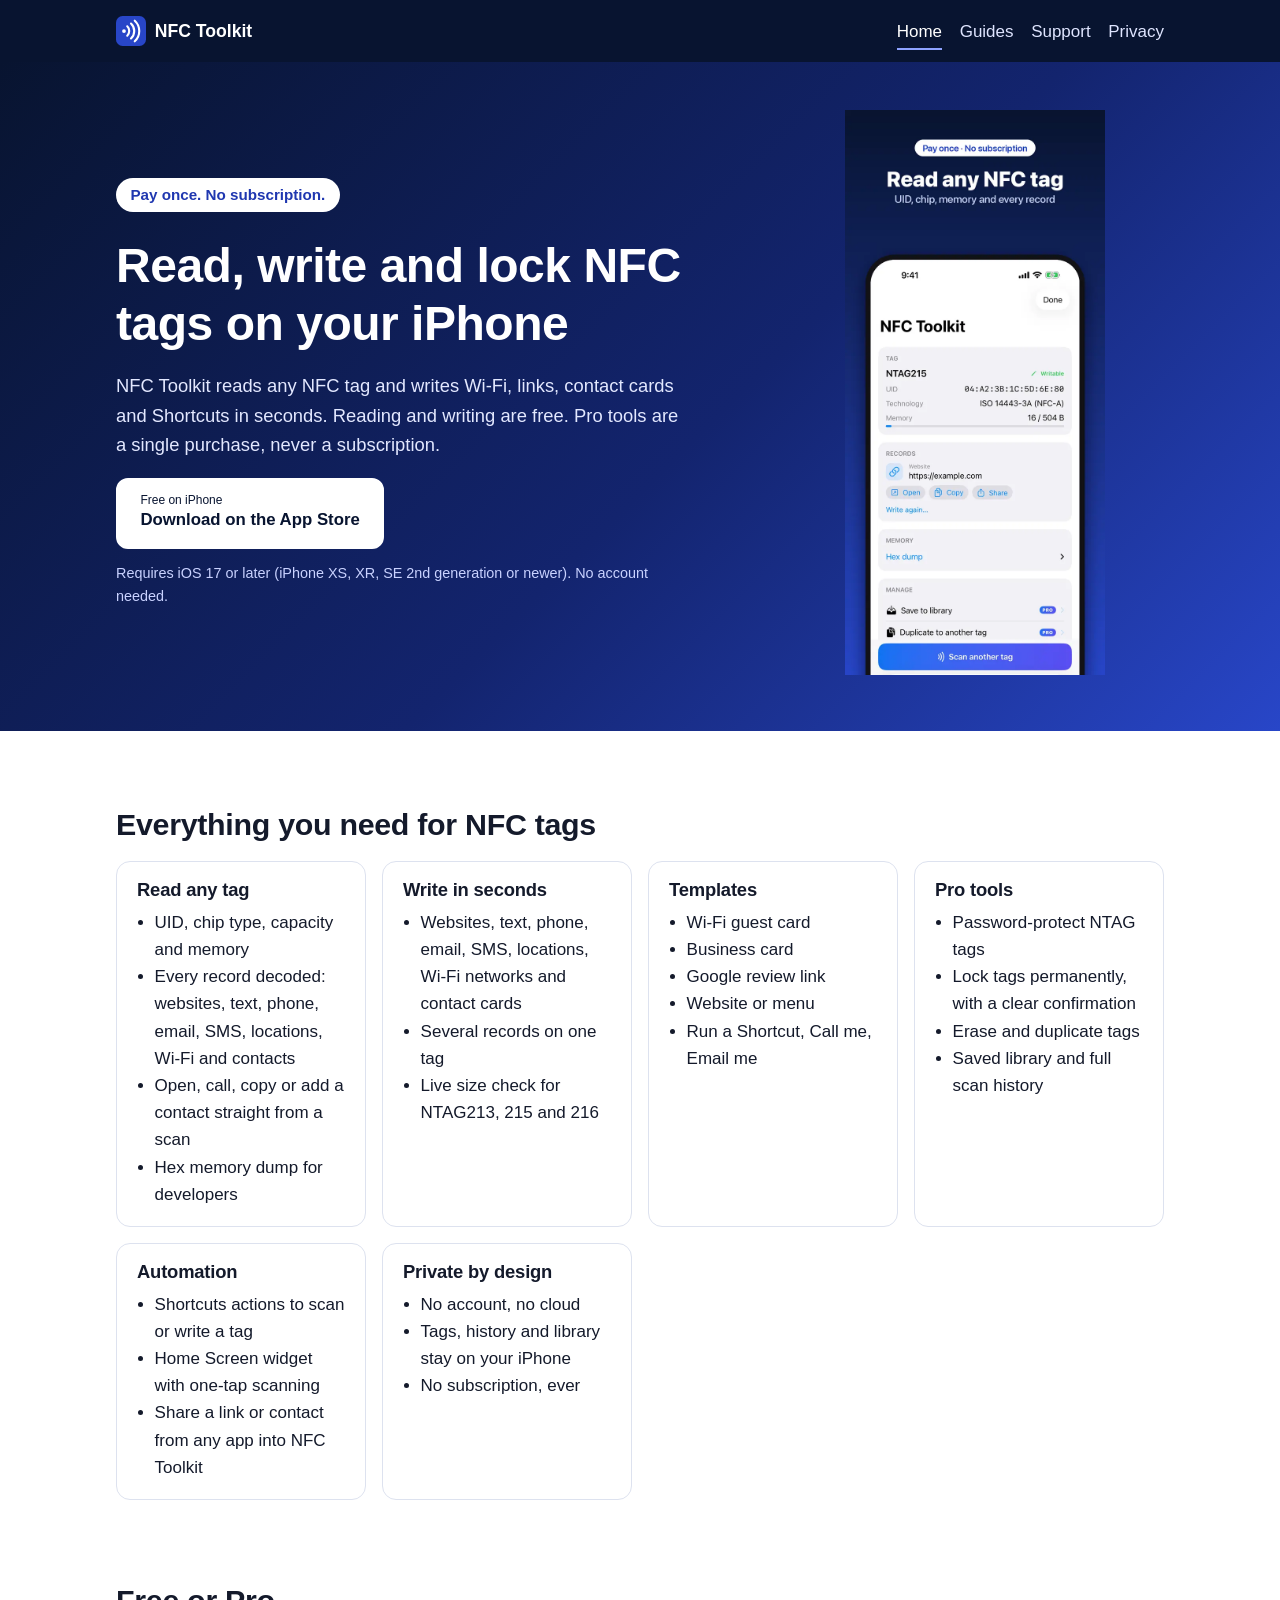
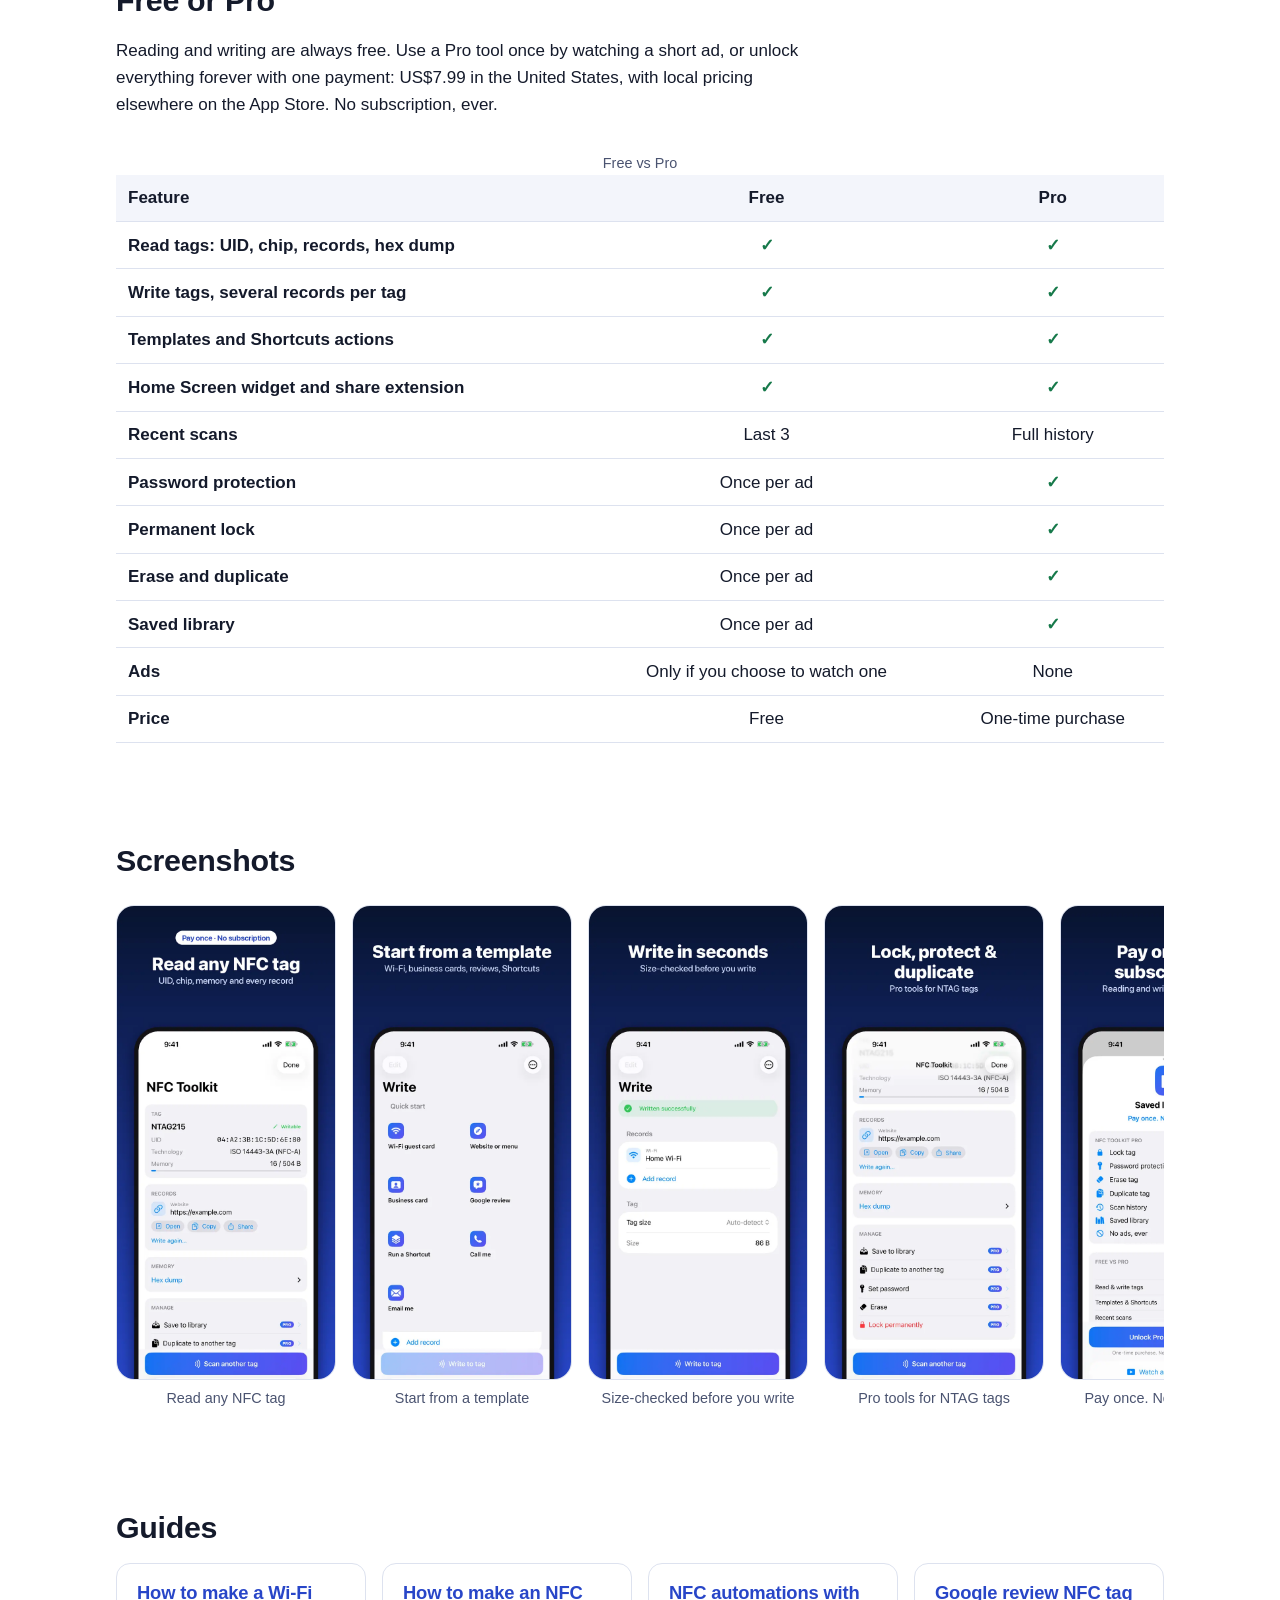
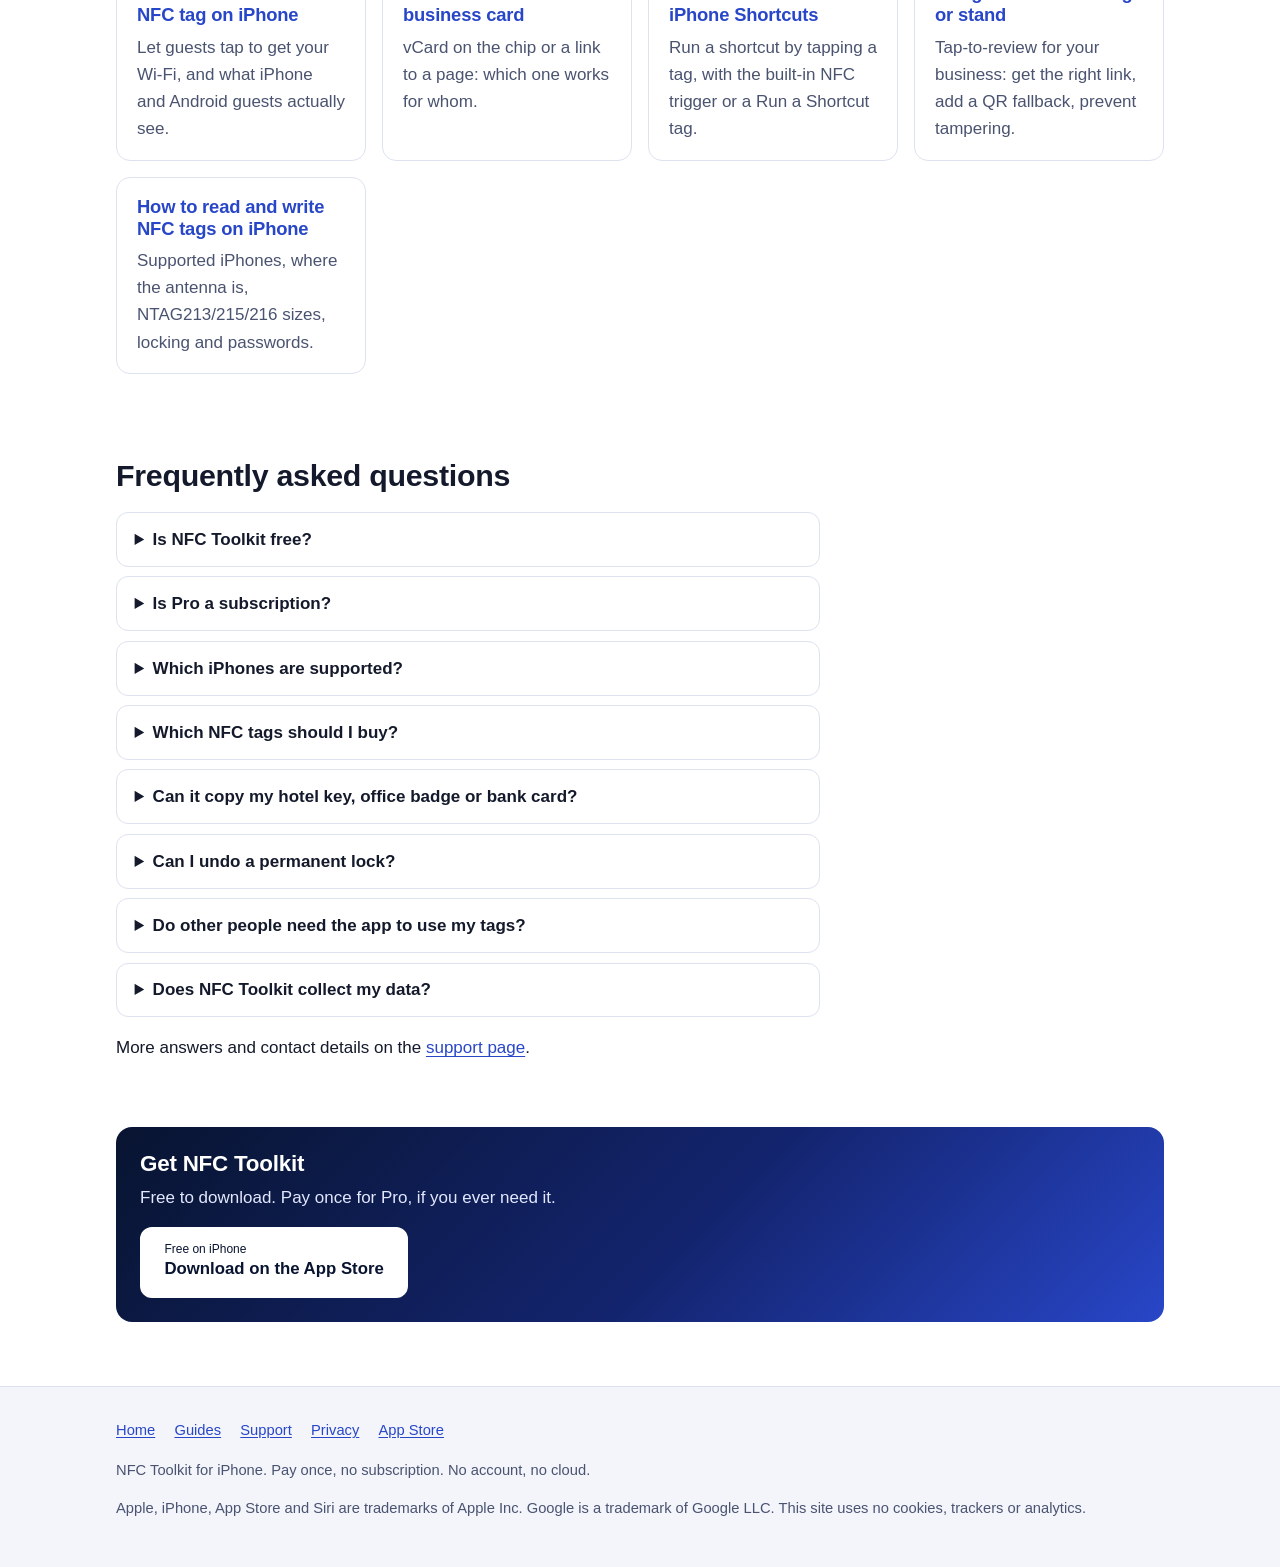
==== index.html @ 8cb5f3b6 "feat: NFC Toolkit website with SEO how-to guides Landing page, five NFC how-to guides, support and p" ====
<!doctype html>
<html lang="en">
<head>
<meta charset="utf-8">
<meta name="viewport" content="width=device-width, initial-scale=1">
<title>NFC Toolkit – Read, Write &amp; Lock NFC Tags on iPhone</title>
<meta name="description" content="Read, write, lock and password-protect NFC tags on your iPhone. Templates for Wi-Fi, business cards, Google reviews and Shortcuts. Pay once, no subscription.">
<link rel="canonical" href="https://ggfresard.github.io/nfc-toolkit-site/">
<meta name="apple-itunes-app" content="app-id=6818562159">
<meta name="theme-color" content="#081430">
<meta property="og:type" content="website">
<meta property="og:site_name" content="NFC Toolkit">
<meta property="og:title" content="NFC Toolkit – Read, Write &amp; Lock NFC Tags on iPhone">
<meta property="og:description" content="Read, write, lock and password-protect NFC tags on your iPhone. Templates for Wi-Fi, business cards, Google reviews and Shortcuts. Pay once, no subscription.">
<meta property="og:url" content="https://ggfresard.github.io/nfc-toolkit-site/">
<meta property="og:image" content="https://ggfresard.github.io/nfc-toolkit-site/assets/img/screen-01.jpg">
<meta property="og:image:width" content="660">
<meta property="og:image:height" content="1434">
<meta property="og:image:alt" content="NFC Toolkit on iPhone showing a scanned NTAG215 tag">
<meta name="twitter:card" content="summary">
<meta name="twitter:title" content="NFC Toolkit – Read, Write &amp; Lock NFC Tags on iPhone">
<meta name="twitter:description" content="Read, write, lock and password-protect NFC tags on your iPhone. Templates for Wi-Fi, business cards, Google reviews and Shortcuts. Pay once, no subscription.">
<meta name="twitter:image" content="https://ggfresard.github.io/nfc-toolkit-site/assets/img/screen-01.jpg">
<link rel="icon" href="assets/icon.svg" type="image/svg+xml">
<link rel="stylesheet" href="assets/style.css">
<script type="application/ld+json">
{
 "@context": "https://schema.org",
 "@graph": [
  {
   "@type": "MobileApplication",
   "name": "NFC Toolkit",
   "operatingSystem": "iOS",
   "applicationCategory": "UtilitiesApplication",
   "description": "Read, write, lock, password-protect, erase and duplicate NFC tags on iPhone. Pay once, no subscription.",
   "url": "https://ggfresard.github.io/nfc-toolkit-site/",
   "installUrl": "https://apps.apple.com/app/id6818562159",
   "downloadUrl": "https://apps.apple.com/app/id6818562159",
   "image": "https://ggfresard.github.io/nfc-toolkit-site/assets/img/screen-01.jpg",
   "screenshot": [
    "https://ggfresard.github.io/nfc-toolkit-site/assets/img/screen-01.jpg",
    "https://ggfresard.github.io/nfc-toolkit-site/assets/img/screen-02.jpg",
    "https://ggfresard.github.io/nfc-toolkit-site/assets/img/screen-03.jpg",
    "https://ggfresard.github.io/nfc-toolkit-site/assets/img/screen-04.jpg",
    "https://ggfresard.github.io/nfc-toolkit-site/assets/img/screen-05.jpg"
   ],
   "offers": {
    "@type": "Offer",
    "price": "0",
    "priceCurrency": "USD"
   }
  },
  {
   "@type": "WebSite",
   "name": "NFC Toolkit",
   "url": "https://ggfresard.github.io/nfc-toolkit-site/",
   "inLanguage": "en"
  },
  {
   "@type": "FAQPage",
   "mainEntity": [
    {
     "@type": "Question",
     "name": "Is NFC Toolkit free?",
     "acceptedAnswer": {
      "@type": "Answer",
      "text": "Yes. Reading tags, writing tags and all templates are free. For Pro tools (password protection, permanent lock, erase, duplicate, saved library and full history) you can watch a short ad to use one once, or unlock everything with a single purchase."
     }
    },
    {
     "@type": "Question",
     "name": "Is Pro a subscription?",
     "acceptedAnswer": {
      "@type": "Answer",
      "text": "No. Pro is a one-time purchase (US$7.99 in the United States; the App Store shows your local price). It unlocks every Pro tool forever and removes ads. If you reinstall or change iPhone, use Restore purchases in the app."
     }
    },
    {
     "@type": "Question",
     "name": "Which iPhones are supported?",
     "acceptedAnswer": {
      "@type": "Answer",
      "text": "NFC Toolkit needs iOS 17 or later, which means iPhone XS, iPhone XR, iPhone SE (2nd generation) or any newer iPhone. Check the compatibility section on the App Store page for the current requirement. iPads don't have an NFC tag reader."
     }
    },
    {
     "@type": "Question",
     "name": "Which NFC tags should I buy?",
     "acceptedAnswer": {
      "@type": "Answer",
      "text": "NTAG213, NTAG215 or NTAG216 stickers, cards or key fobs. They work well with iPhone, and NFC Toolkit's size check, password protection and lock tools are built for them. Avoid MIFARE Classic tags: iPhones can't read or write them."
     }
    },
    {
     "@type": "Question",
     "name": "Can it copy my hotel key, office badge or bank card?",
     "acceptedAnswer": {
      "@type": "Answer",
      "text": "No. Duplicate copies the data (NDEF records) from one tag onto another writable tag. It doesn't clone a tag's UID, and it can't copy secured access cards or payment cards."
     }
    },
    {
     "@type": "Question",
     "name": "Can I undo a permanent lock?",
     "acceptedAnswer": {
      "@type": "Answer",
      "text": "No. Locking makes a tag read-only forever; no app can unlock it. NFC Toolkit asks you to type LOCK to confirm. If you might want to change the tag later, use password protection instead."
     }
    },
    {
     "@type": "Question",
     "name": "Do other people need the app to use my tags?",
     "acceptedAnswer": {
      "@type": "Answer",
      "text": "It depends on what you write. Website links, phone numbers, email and SMS open with the built-in NFC reader on iPhone XS and later and on most Android phones. iPhones don't act on Wi-Fi or contact records on their own; they need an NFC app."
     }
    },
    {
     "@type": "Question",
     "name": "Does NFC Toolkit collect my data?",
     "acceptedAnswer": {
      "@type": "Answer",
      "text": "Your tags, scan history and library stay on your iPhone. There is no account and no cloud. The free version's optional ads come from Google AdMob, which may collect device identifiers. See the privacy policy."
     }
    }
   ]
  }
 ]
}
</script>
</head>
<body>
<a class="skip" href="#main">Skip to content</a>
<header class="site-header">
<div class="wrap">
<a class="brand" href="./"><svg viewBox="0 0 64 64" aria-hidden="true" focusable="false"><rect width="64" height="64" rx="14" fill="#2846C8"/><g fill="none" stroke="#fff" stroke-width="4.5" stroke-linecap="round"><path d="M24 22a14 14 0 0 1 0 20"/><path d="M32 16a22 22 0 0 1 0 32"/><path d="M40 10a30 30 0 0 1 0 44"/></g><circle cx="17" cy="32" r="4" fill="#fff"/></svg><span>NFC Toolkit</span></a>
<nav class="site-nav" aria-label="Main"><ul><li><a href="./" aria-current="page">Home</a></li><li><a href="./#guides">Guides</a></li><li><a href="support.html">Support</a></li><li><a href="privacy.html">Privacy</a></li></ul></nav>
</div>
</header>
<main id="main">
<section class="hero">
<div class="wrap">
<div>
<p class="pill">Pay once. No subscription.</p>
<h1>Read, write and lock NFC tags on your iPhone</h1>
<p>NFC Toolkit reads any NFC tag and writes Wi-Fi, links, contact cards and Shortcuts in seconds. Reading and writing are free. Pro tools are a single purchase, never a subscription.</p>
<a class="btn" href="https://apps.apple.com/app/id6818562159"><span><small>Free on iPhone</small>Download on the App Store</span></a>
<p class="note">Requires iOS 17 or later (iPhone XS, XR, SE 2nd generation or newer). No account needed.</p>
</div>
<div class="shot"><picture><source srcset="assets/img/screen-01.webp" type="image/webp"><img src="assets/img/screen-01.jpg" width="660" height="1434" alt="Scan result showing an NTAG215 tag with its UID, memory use, a website record and Open, Copy and Share buttons" fetchpriority="high" decoding="async"></picture></div>
</div>
</section>
<div class="wrap">
<section aria-labelledby="features"><h2 id="features">Everything you need for NFC tags</h2>
<div class="grid"><div class="card"><h3>Read any tag</h3><ul><li>UID, chip type, capacity and memory</li><li>Every record decoded: websites, text, phone, email, SMS, locations, Wi-Fi and contacts</li><li>Open, call, copy or add a contact straight from a scan</li><li>Hex memory dump for developers</li></ul></div><div class="card"><h3>Write in seconds</h3><ul><li>Websites, text, phone, email, SMS, locations, Wi-Fi networks and contact cards</li><li>Several records on one tag</li><li>Live size check for NTAG213, 215 and 216</li></ul></div><div class="card"><h3>Templates</h3><ul><li>Wi-Fi guest card</li><li>Business card</li><li>Google review link</li><li>Website or menu</li><li>Run a Shortcut, Call me, Email me</li></ul></div><div class="card"><h3>Pro tools</h3><ul><li>Password-protect NTAG tags</li><li>Lock tags permanently, with a clear confirmation</li><li>Erase and duplicate tags</li><li>Saved library and full scan history</li></ul></div><div class="card"><h3>Automation</h3><ul><li>Shortcuts actions to scan or write a tag</li><li>Home Screen widget with one-tap scanning</li><li>Share a link or contact from any app into NFC Toolkit</li></ul></div><div class="card"><h3>Private by design</h3><ul><li>No account, no cloud</li><li>Tags, history and library stay on your iPhone</li><li>No subscription, ever</li></ul></div></div></section>
<section aria-labelledby="pricing"><h2 id="pricing">Free or Pro</h2>
<p class="prose">Reading and writing are always free. Use a Pro tool once by watching a short ad, or unlock everything forever with one payment: US$7.99 in the United States, with local pricing elsewhere on the App Store. No subscription, ever.</p>
<div class="table-wrap"><table><caption class="meta">Free vs Pro</caption><thead><tr><th scope="col">Feature</th><th scope="col" class="c">Free</th><th scope="col" class="c">Pro</th></tr></thead><tbody><tr><th scope="row">Read tags: UID, chip, records, hex dump</th><td class="c"><span class="yes" aria-label="Included">✓</span></td><td class="c"><span class="yes" aria-label="Included">✓</span></td></tr><tr><th scope="row">Write tags, several records per tag</th><td class="c"><span class="yes" aria-label="Included">✓</span></td><td class="c"><span class="yes" aria-label="Included">✓</span></td></tr><tr><th scope="row">Templates and Shortcuts actions</th><td class="c"><span class="yes" aria-label="Included">✓</span></td><td class="c"><span class="yes" aria-label="Included">✓</span></td></tr><tr><th scope="row">Home Screen widget and share extension</th><td class="c"><span class="yes" aria-label="Included">✓</span></td><td class="c"><span class="yes" aria-label="Included">✓</span></td></tr><tr><th scope="row">Recent scans</th><td class="c">Last 3</td><td class="c">Full history</td></tr><tr><th scope="row">Password protection</th><td class="c">Once per ad</td><td class="c"><span class="yes" aria-label="Included">✓</span></td></tr><tr><th scope="row">Permanent lock</th><td class="c">Once per ad</td><td class="c"><span class="yes" aria-label="Included">✓</span></td></tr><tr><th scope="row">Erase and duplicate</th><td class="c">Once per ad</td><td class="c"><span class="yes" aria-label="Included">✓</span></td></tr><tr><th scope="row">Saved library</th><td class="c">Once per ad</td><td class="c"><span class="yes" aria-label="Included">✓</span></td></tr><tr><th scope="row">Ads</th><td class="c">Only if you choose to watch one</td><td class="c">None</td></tr><tr><th scope="row">Price</th><td class="c">Free</td><td class="c">One-time purchase</td></tr></tbody></table></div></section>
<section aria-labelledby="screens"><h2 id="screens">Screenshots</h2>
<div class="shots" tabindex="0" aria-label="App screenshots, scroll horizontally"><figure><picture><source srcset="assets/img/screen-01.webp" type="image/webp"><img src="assets/img/screen-01.jpg" width="660" height="1434" alt="Scan result showing an NTAG215 tag with its UID, memory use, a website record and Open, Copy and Share buttons" loading="lazy" decoding="async"></picture><figcaption>Read any NFC tag</figcaption></figure><figure><picture><source srcset="assets/img/screen-02.webp" type="image/webp"><img src="assets/img/screen-02.jpg" width="660" height="1434" alt="Write tab with templates: Wi-Fi guest card, Website or menu, Business card, Google review, Run a Shortcut, Call me and Email me" loading="lazy" decoding="async"></picture><figcaption>Start from a template</figcaption></figure><figure><picture><source srcset="assets/img/screen-03.webp" type="image/webp"><img src="assets/img/screen-03.jpg" width="660" height="1434" alt="Write tab after writing a Wi-Fi record, showing Written successfully and an 86-byte size" loading="lazy" decoding="async"></picture><figcaption>Size-checked before you write</figcaption></figure><figure><picture><source srcset="assets/img/screen-04.webp" type="image/webp"><img src="assets/img/screen-04.jpg" width="660" height="1434" alt="Manage section with Save to library, Duplicate, Set password, Erase and Lock permanently, each marked Pro" loading="lazy" decoding="async"></picture><figcaption>Pro tools for NTAG tags</figcaption></figure><figure><picture><source srcset="assets/img/screen-05.webp" type="image/webp"><img src="assets/img/screen-05.jpg" width="660" height="1434" alt="Pro page listing lock, password, erase, duplicate, history, library and no ads, with a one-time Unlock Pro button and an option to watch an ad to use once" loading="lazy" decoding="async"></picture><figcaption>Pay once. No subscription.</figcaption></figure></div></section>
<section aria-labelledby="guides"><h2 id="guides">Guides</h2>
<div class="grid"><a class="card" href="guides/wifi-nfc-tag.html"><h3>How to make a Wi-Fi NFC tag on iPhone</h3><p>Let guests tap to get your Wi-Fi, and what iPhone and Android guests actually see.</p></a><a class="card" href="guides/nfc-business-card.html"><h3>How to make an NFC business card</h3><p>vCard on the chip or a link to a page: which one works for whom.</p></a><a class="card" href="guides/iphone-shortcuts-nfc-automation.html"><h3>NFC automations with iPhone Shortcuts</h3><p>Run a shortcut by tapping a tag, with the built-in NFC trigger or a Run a Shortcut tag.</p></a><a class="card" href="guides/google-review-nfc-tag.html"><h3>Google review NFC tag or stand</h3><p>Tap-to-review for your business: get the right link, add a QR fallback, prevent tampering.</p></a><a class="card" href="guides/read-write-nfc-tags-iphone.html"><h3>How to read and write NFC tags on iPhone</h3><p>Supported iPhones, where the antenna is, NTAG213/215/216 sizes, locking and passwords.</p></a></div></section>
<section aria-labelledby="faq" class="prose"><h2 id="faq">Frequently asked questions</h2>
<details><summary>Is NFC Toolkit free?</summary><p>Yes. Reading tags, writing tags and all templates are free. For Pro tools (password protection, permanent lock, erase, duplicate, saved library and full history) you can watch a short ad to use one once, or unlock everything with a single purchase.</p></details><details><summary>Is Pro a subscription?</summary><p>No. Pro is a one-time purchase (US$7.99 in the United States; the App Store shows your local price). It unlocks every Pro tool forever and removes ads. If you reinstall or change iPhone, use Restore purchases in the app.</p></details><details><summary>Which iPhones are supported?</summary><p>NFC Toolkit needs iOS 17 or later, which means iPhone XS, iPhone XR, iPhone SE (2nd generation) or any newer iPhone. Check the compatibility section on the App Store page for the current requirement. iPads don't have an NFC tag reader.</p></details><details><summary>Which NFC tags should I buy?</summary><p>NTAG213, NTAG215 or NTAG216 stickers, cards or key fobs. They work well with iPhone, and NFC Toolkit's size check, password protection and lock tools are built for them. Avoid MIFARE Classic tags: iPhones can't read or write them.</p></details><details><summary>Can it copy my hotel key, office badge or bank card?</summary><p>No. Duplicate copies the data (NDEF records) from one tag onto another writable tag. It doesn't clone a tag's UID, and it can't copy secured access cards or payment cards.</p></details><details><summary>Can I undo a permanent lock?</summary><p>No. Locking makes a tag read-only forever; no app can unlock it. NFC Toolkit asks you to type LOCK to confirm. If you might want to change the tag later, use password protection instead.</p></details><details><summary>Do other people need the app to use my tags?</summary><p>It depends on what you write. Website links, phone numbers, email and SMS open with the built-in NFC reader on iPhone XS and later and on most Android phones. iPhones don't act on Wi-Fi or contact records on their own; they need an NFC app.</p></details><details><summary>Does NFC Toolkit collect my data?</summary><p>Your tags, scan history and library stay on your iPhone. There is no account and no cloud. The free version's optional ads come from Google AdMob, which may collect device identifiers. See the <a href="privacy.html">privacy policy</a>.</p></details>
<p>More answers and contact details on the <a href="support.html">support page</a>.</p></section>
<aside class="cta" aria-label="Get the app"><h2>Get NFC Toolkit</h2><p>Free to download. Pay once for Pro, if you ever need it.</p><a class="btn" href="https://apps.apple.com/app/id6818562159"><span><small>Free on iPhone</small>Download on the App Store</span></a></aside>
</div>
</main>
<footer class="site-footer">
<div class="wrap">
<nav aria-label="Footer"><ul><li><a href="./" aria-current="page">Home</a></li><li><a href="./#guides">Guides</a></li><li><a href="support.html">Support</a></li><li><a href="privacy.html">Privacy</a></li><li><a href="https://apps.apple.com/app/id6818562159">App Store</a></li></ul></nav>
<p>NFC Toolkit for iPhone. Pay once, no subscription. No account, no cloud.</p>
<p>Apple, iPhone, App Store and Siri are trademarks of Apple Inc. Google is a trademark of Google LLC. This site uses no cookies, trackers or analytics.</p>
</div>
</footer>
</body>
</html>
---- assets/style.css ----
/* NFC Toolkit site — one shared stylesheet, no external assets. */
:root{--navy:#081430;--blue:#2846C8;--bg:#fff;--bg2:#f3f5fb;--fg:#141a2b;--muted:#4a5370;--line:#dde2ef;--link:#2846C8;--card:#fff;--ok:#16794a;--warn:#8a5a00;--warnbg:#fff6e0;--grad:linear-gradient(135deg,#081430 0%,#13246e 55%,#2846C8 100%);color-scheme:light dark}
@media (prefers-color-scheme:dark){:root{--bg:#0a0f1f;--bg2:#111833;--fg:#e8ebf5;--muted:#aab2cc;--line:#26304f;--link:#9db0ff;--card:#121a35;--ok:#5fd39a;--warn:#ffd27a;--warnbg:#2a2210}}
*,*::before,*::after{box-sizing:border-box}
html{-webkit-text-size-adjust:100%}
body{margin:0;font:1.0625rem/1.6 -apple-system,BlinkMacSystemFont,"Segoe UI",Roboto,Helvetica,Arial,sans-serif;color:var(--fg);background:var(--bg)}
img{max-width:100%;height:auto;display:block}
a{color:var(--link);text-underline-offset:.15em}
a:hover{text-decoration-thickness:2px}
:focus-visible{outline:3px solid #ffb020;outline-offset:2px}
h1,h2,h3{line-height:1.2;letter-spacing:-.01em}
h1{font-size:clamp(2rem,5vw,3rem);margin:.2em 0 .4em}
h2{font-size:clamp(1.45rem,3vw,1.9rem);margin:2.2em 0 .6em}
h3{font-size:1.15rem;margin:1.6em 0 .4em}
code{font:.92em ui-monospace,SFMono-Regular,Menlo,monospace;background:var(--bg2);padding:.1em .35em;border-radius:4px;word-break:break-all}
.skip{position:absolute;left:-999px;top:0;background:#fff;color:#000;padding:.5rem 1rem;z-index:9}
.skip:focus{left:.5rem}
.wrap{max-width:68rem;margin:0 auto;padding:0 1.25rem}
.prose{max-width:44rem}
.site-header{background:var(--navy);color:#fff}
.site-header .wrap{display:flex;flex-wrap:wrap;align-items:center;justify-content:space-between;gap:.5rem 1.5rem;padding-top:.8rem;padding-bottom:.8rem}
.brand{display:flex;align-items:center;gap:.55rem;color:#fff;font-weight:700;text-decoration:none;font-size:1.1rem}
.brand svg{width:30px;height:30px}
.site-nav ul{display:flex;flex-wrap:wrap;gap:.25rem 1.1rem;list-style:none;margin:0;padding:0}
.site-nav a{color:#dfe5ff;text-decoration:none;padding:.3rem 0;display:inline-block}
.site-nav a:hover,.site-nav a[aria-current=page]{color:#fff;box-shadow:inset 0 -2px #8ea2ff}
.hero{background:var(--grad);color:#fff;padding:3rem 0 3.5rem}
.hero .wrap{display:grid;gap:2.5rem;align-items:center}
@media (min-width:820px){.hero .wrap{grid-template-columns:1.25fr .75fr}}
.hero p{color:#e3e8ff;font-size:1.15rem;max-width:36rem}
.hero .shot{max-width:260px;margin:0 auto}
.hero .pill{display:inline-block;background:#fff;color:#1f37b0;font-weight:700;padding:.3rem .9rem;border-radius:99px;font-size:.95rem}
.btn{display:inline-flex;align-items:center;gap:.5rem;background:#fff;color:var(--navy);font-weight:700;text-decoration:none;padding:.85rem 1.4rem;border-radius:12px;border:2px solid #fff;font-size:1.05rem}
.btn:hover{background:#e9edff}
.btn small{display:block;font-weight:500;font-size:.75rem;line-height:1.1}
.btn-dark{background:var(--blue);color:#fff;border-color:var(--blue)}
.btn-dark:hover{background:#1f37a8}
.hero .note{font-size:.9rem;color:#c9d2ff;margin-top:.8rem}
section{padding:.5rem 0}
.grid{display:grid;gap:1rem;grid-template-columns:repeat(auto-fit,minmax(15.5rem,1fr))}
.card{background:var(--card);border:1px solid var(--line);border-radius:14px;padding:1.1rem 1.25rem}
.card h3{margin-top:0}
.card ul{padding-left:1.1rem;margin:.4rem 0 0}
.card p{margin:.3rem 0 0;color:var(--muted)}
a.card{display:block;text-decoration:none;color:inherit}
a.card:hover{border-color:var(--link)}
a.card h3{color:var(--link)}
.table-wrap{overflow-x:auto}
table{border-collapse:collapse;width:100%;min-width:30rem;margin:1rem 0}
th,td{text-align:left;padding:.6rem .75rem;border-bottom:1px solid var(--line);vertical-align:top}
thead th{background:var(--bg2)}
td.c,th.c{text-align:center}
.yes{color:var(--ok);font-weight:700}
.shots{display:flex;gap:1rem;overflow-x:auto;scroll-snap-type:x mandatory;padding:.5rem 0 1rem}
.shots figure{flex:0 0 220px;margin:0;scroll-snap-align:start}
.shots img{border-radius:18px;border:1px solid var(--line)}
figcaption{font-size:.9rem;color:var(--muted);margin-top:.4rem;text-align:center}
details{border:1px solid var(--line);border-radius:12px;padding:.8rem 1.1rem;margin:.6rem 0;background:var(--card)}
summary{cursor:pointer;font-weight:650}
details p{margin:.6rem 0 .2rem}
.callout{border-left:4px solid var(--blue);background:var(--bg2);padding:.8rem 1.1rem;border-radius:0 10px 10px 0;margin:1.2rem 0}
.callout.warn{border-color:#d89400;background:var(--warnbg)}
.callout p{margin:.3rem 0}
ol.steps{padding-left:1.4rem}
ol.steps li{margin:.45rem 0}
.crumbs{font-size:.9rem;color:var(--muted);margin:1.5rem 0 0}
.meta{color:var(--muted);font-size:.9rem}
.cta{background:var(--grad);color:#fff;border-radius:16px;padding:1.5rem 1.5rem;margin:2.5rem 0}
.cta h2{margin:0 0 .4rem;font-size:1.4rem}
.cta p{color:#e3e8ff;margin:0 0 1rem}
.site-footer{margin-top:4rem;background:var(--bg2);border-top:1px solid var(--line);padding:2rem 0;font-size:.92rem;color:var(--muted)}
.site-footer ul{display:flex;flex-wrap:wrap;gap:.4rem 1.2rem;list-style:none;padding:0;margin:0 0 1rem}
.center{text-align:center}
@media (prefers-reduced-motion:no-preference){html{scroll-behavior:smooth}}
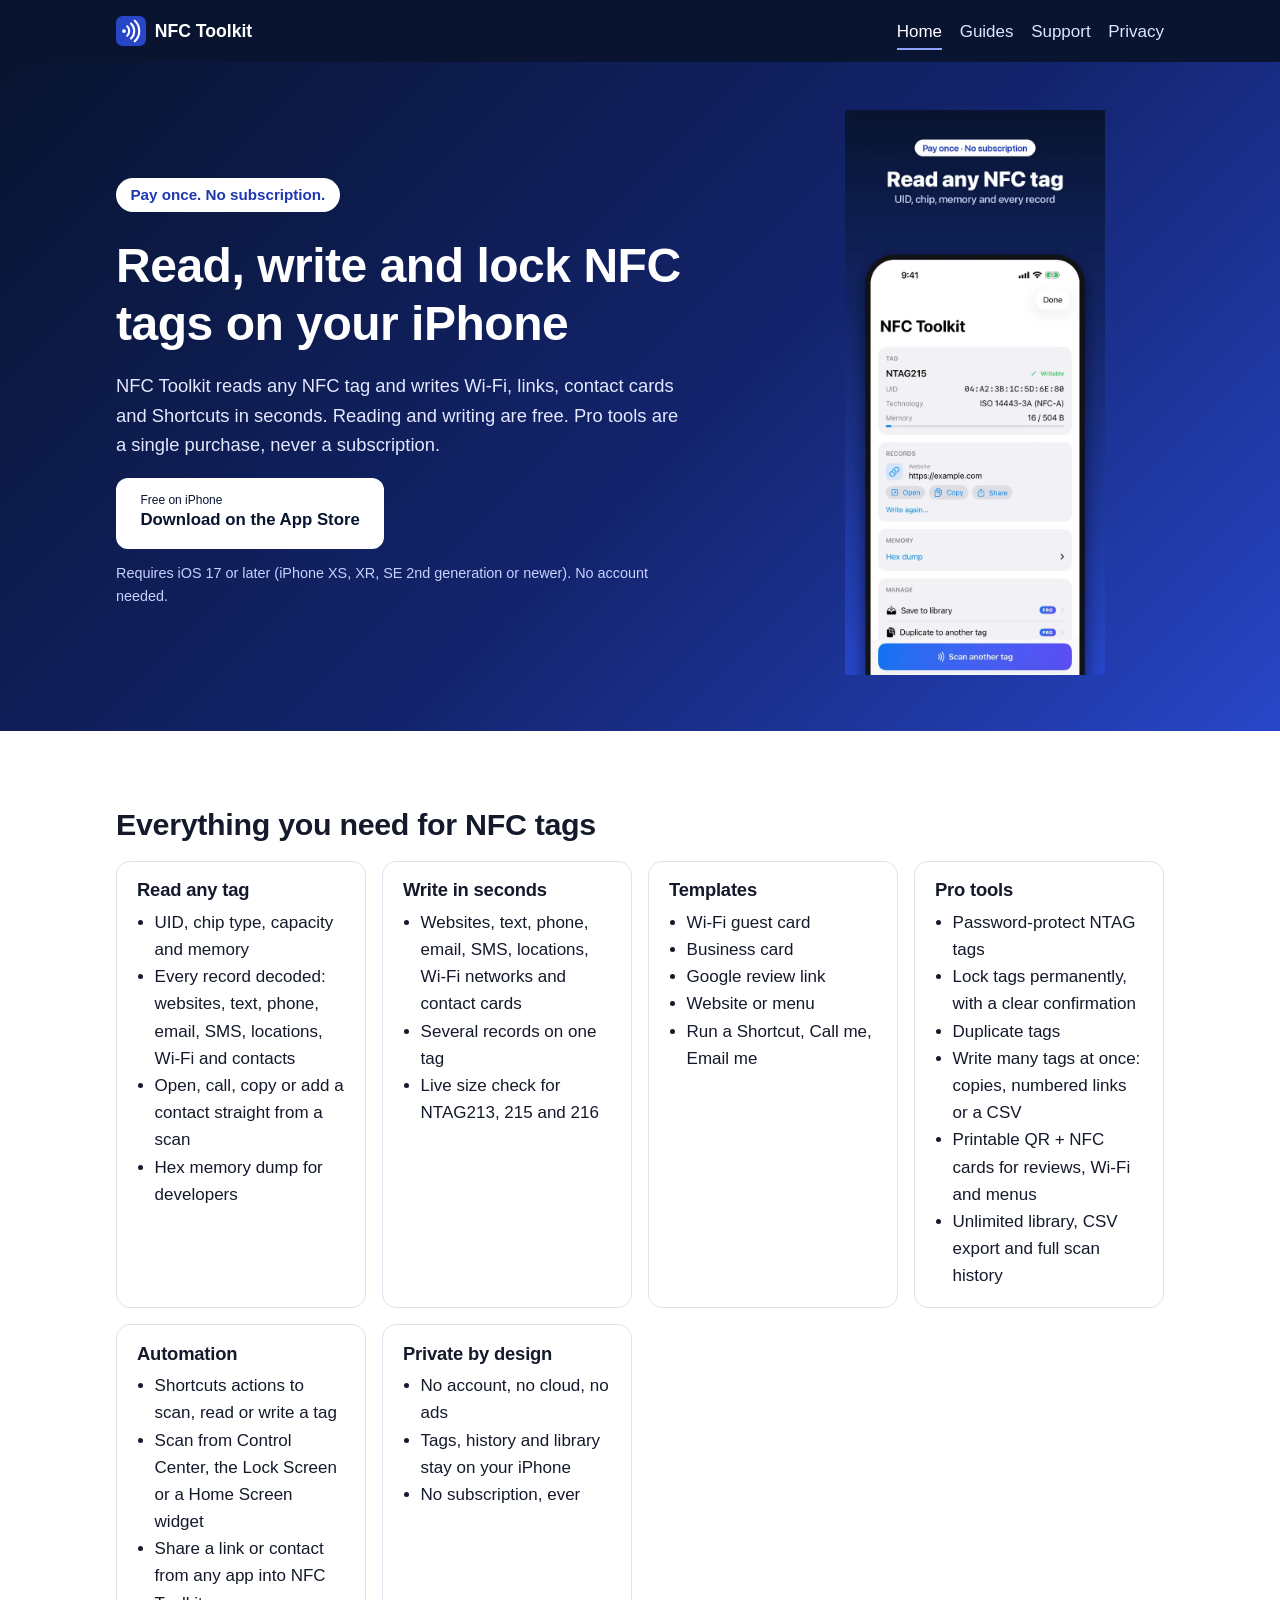
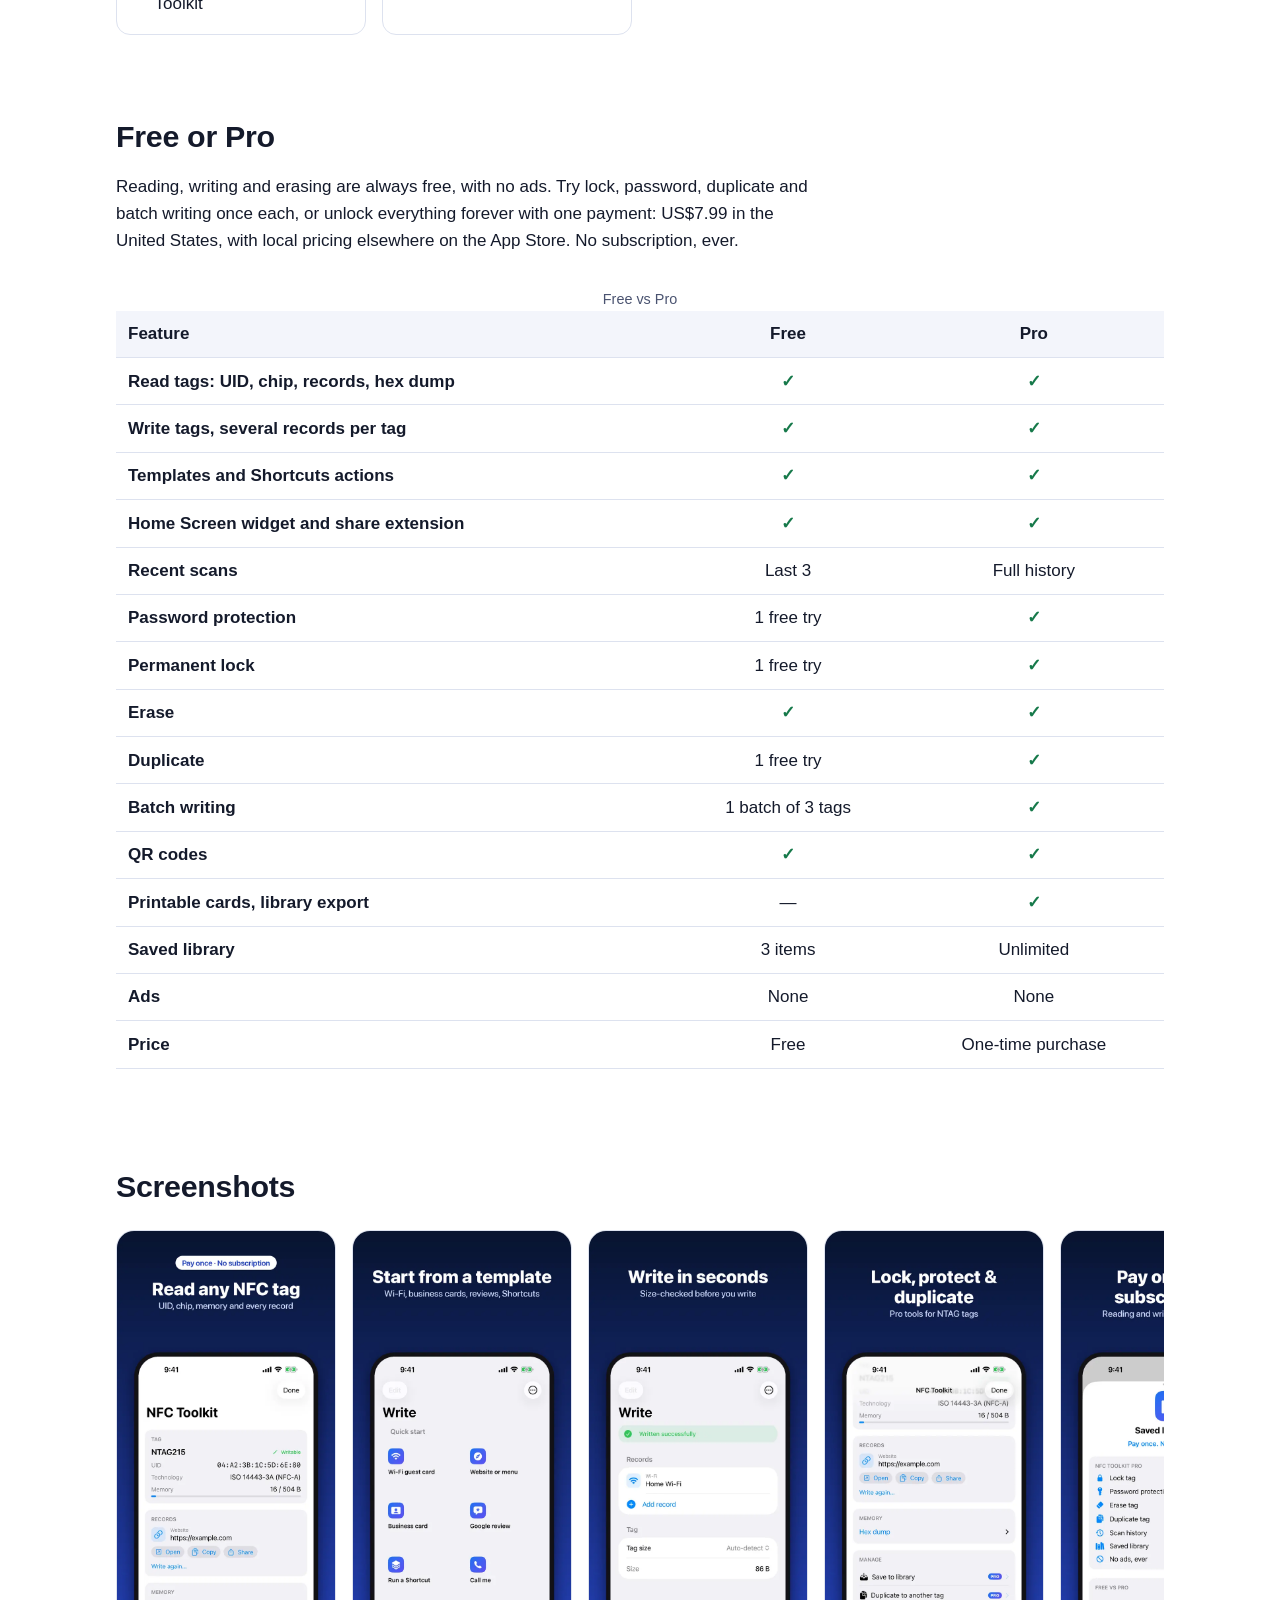
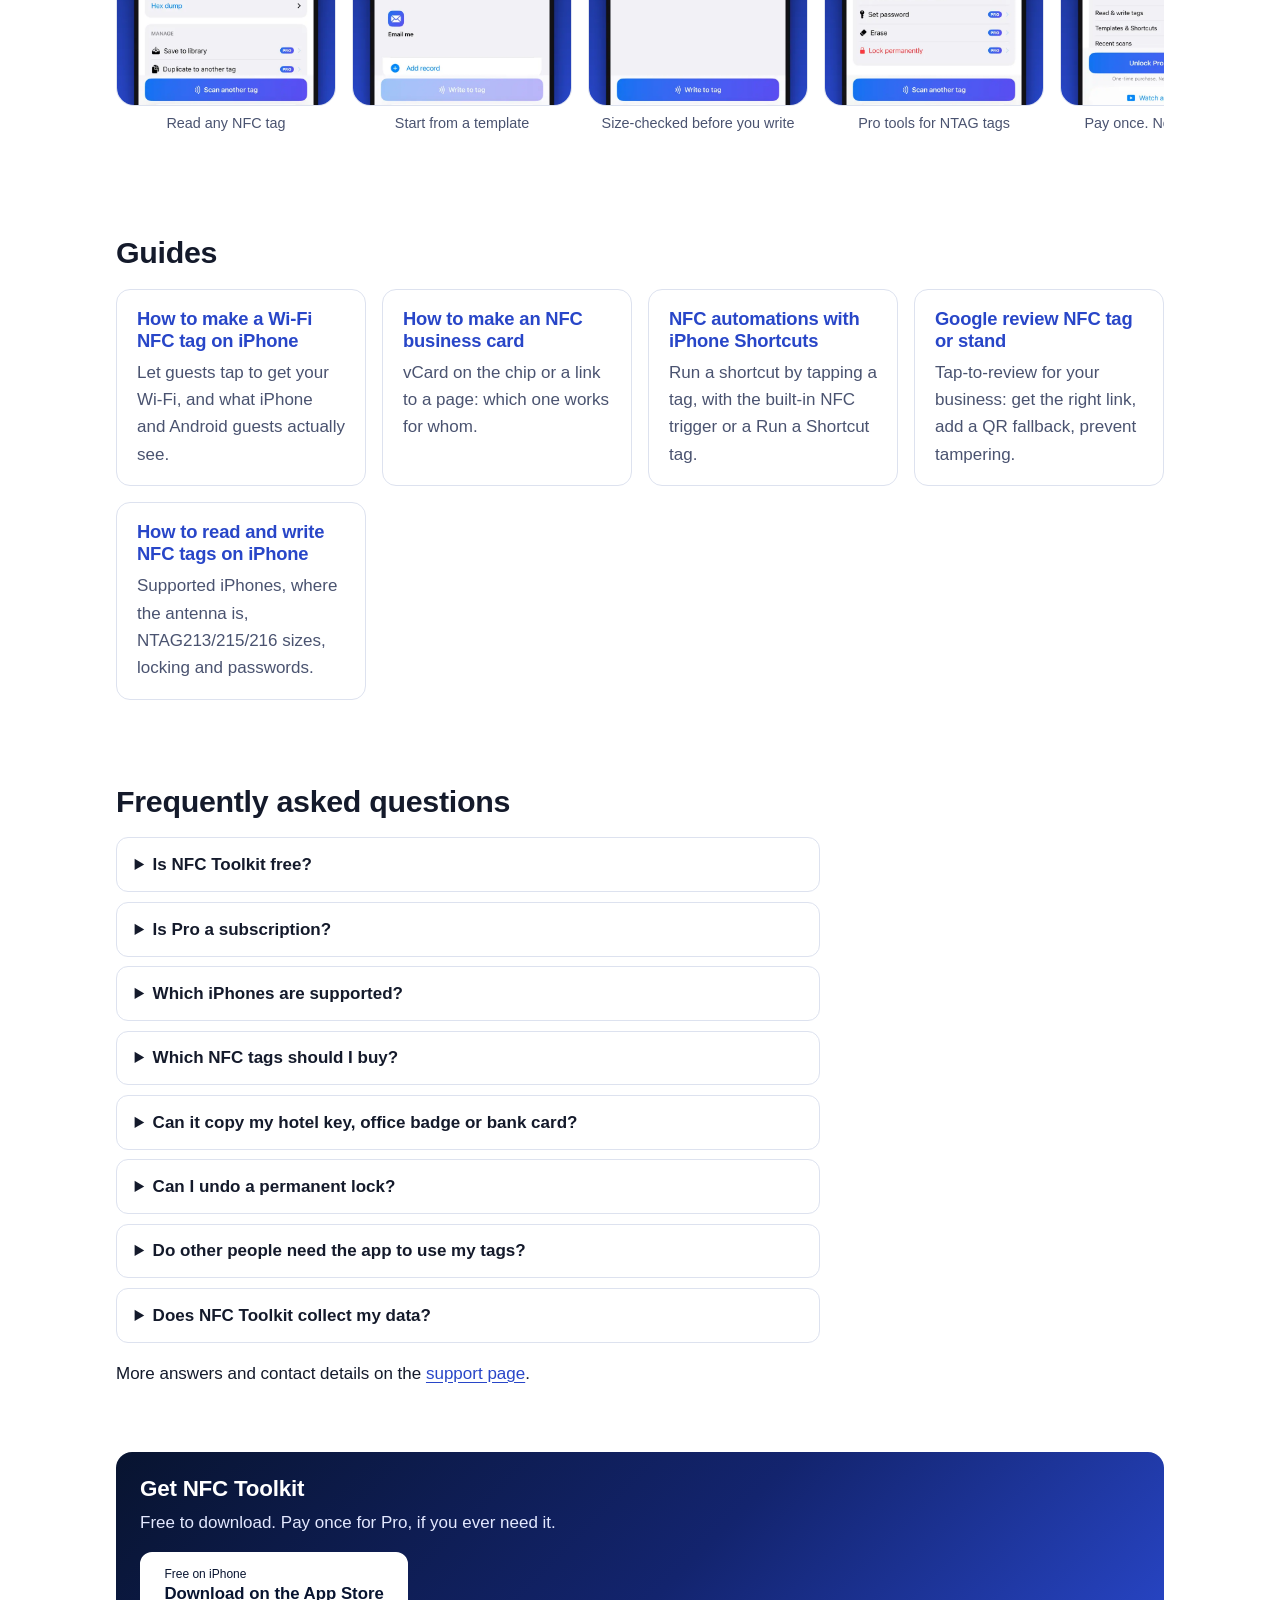
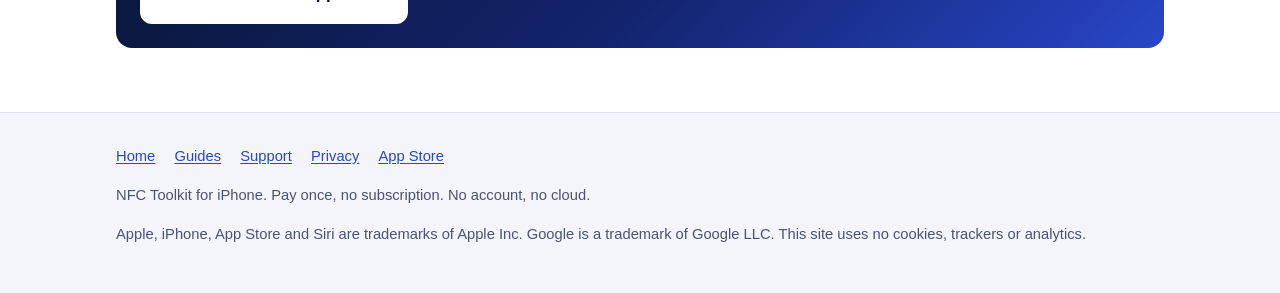
==== commit 4a1b8fae: "docs: no ads since app 1.3 — privacy policy, pricing, FAQ and guides The app drops Google AdMob in 1" ====
--- a/index.html
+++ b/index.html
@@ -64,7 +64,7 @@
      "name": "Is NFC Toolkit free?",
      "acceptedAnswer": {
       "@type": "Answer",
-      "text": "Yes. Reading tags, writing tags and all templates are free. For Pro tools (password protection, permanent lock, erase, duplicate, saved library and full history) you can watch a short ad to use one once, or unlock everything with a single purchase."
+      "text": "Yes. Reading, writing and erasing tags, all templates and QR codes are free, with no ads. Lock, password protection, duplicate and batch writing can each be tried once for free. Pro, a single purchase, unlocks them all plus printable cards, full history and an unlimited library."
      }
     },
     {
@@ -72,7 +72,7 @@
      "name": "Is Pro a subscription?",
      "acceptedAnswer": {
       "@type": "Answer",
-      "text": "No. Pro is a one-time purchase (US$7.99 in the United States; the App Store shows your local price). It unlocks every Pro tool forever and removes ads. If you reinstall or change iPhone, use Restore purchases in the app."
+      "text": "No. Pro is a one-time purchase (US$7.99 in the United States; the App Store shows your local price). It unlocks every Pro tool forever. If you reinstall or change iPhone, use Restore purchases in the app."
      }
     },
     {
@@ -120,7 +120,7 @@
      "name": "Does NFC Toolkit collect my data?",
      "acceptedAnswer": {
       "@type": "Answer",
-      "text": "Your tags, scan history and library stay on your iPhone. There is no account and no cloud. The free version's optional ads come from Google AdMob, which may collect device identifiers. See the privacy policy."
+      "text": "Your tags, scan history and library stay on your iPhone. There is no account, no cloud, no ads and no analytics. See the privacy policy."
      }
     }
    ]
@@ -152,16 +152,16 @@
 </section>
 <div class="wrap">
 <section aria-labelledby="features"><h2 id="features">Everything you need for NFC tags</h2>
-<div class="grid"><div class="card"><h3>Read any tag</h3><ul><li>UID, chip type, capacity and memory</li><li>Every record decoded: websites, text, phone, email, SMS, locations, Wi-Fi and contacts</li><li>Open, call, copy or add a contact straight from a scan</li><li>Hex memory dump for developers</li></ul></div><div class="card"><h3>Write in seconds</h3><ul><li>Websites, text, phone, email, SMS, locations, Wi-Fi networks and contact cards</li><li>Several records on one tag</li><li>Live size check for NTAG213, 215 and 216</li></ul></div><div class="card"><h3>Templates</h3><ul><li>Wi-Fi guest card</li><li>Business card</li><li>Google review link</li><li>Website or menu</li><li>Run a Shortcut, Call me, Email me</li></ul></div><div class="card"><h3>Pro tools</h3><ul><li>Password-protect NTAG tags</li><li>Lock tags permanently, with a clear confirmation</li><li>Erase and duplicate tags</li><li>Saved library and full scan history</li></ul></div><div class="card"><h3>Automation</h3><ul><li>Shortcuts actions to scan or write a tag</li><li>Home Screen widget with one-tap scanning</li><li>Share a link or contact from any app into NFC Toolkit</li></ul></div><div class="card"><h3>Private by design</h3><ul><li>No account, no cloud</li><li>Tags, history and library stay on your iPhone</li><li>No subscription, ever</li></ul></div></div></section>
+<div class="grid"><div class="card"><h3>Read any tag</h3><ul><li>UID, chip type, capacity and memory</li><li>Every record decoded: websites, text, phone, email, SMS, locations, Wi-Fi and contacts</li><li>Open, call, copy or add a contact straight from a scan</li><li>Hex memory dump for developers</li></ul></div><div class="card"><h3>Write in seconds</h3><ul><li>Websites, text, phone, email, SMS, locations, Wi-Fi networks and contact cards</li><li>Several records on one tag</li><li>Live size check for NTAG213, 215 and 216</li></ul></div><div class="card"><h3>Templates</h3><ul><li>Wi-Fi guest card</li><li>Business card</li><li>Google review link</li><li>Website or menu</li><li>Run a Shortcut, Call me, Email me</li></ul></div><div class="card"><h3>Pro tools</h3><ul><li>Password-protect NTAG tags</li><li>Lock tags permanently, with a clear confirmation</li><li>Duplicate tags</li><li>Write many tags at once: copies, numbered links or a CSV</li><li>Printable QR + NFC cards for reviews, Wi-Fi and menus</li><li>Unlimited library, CSV export and full scan history</li></ul></div><div class="card"><h3>Automation</h3><ul><li>Shortcuts actions to scan, read or write a tag</li><li>Scan from Control Center, the Lock Screen or a Home Screen widget</li><li>Share a link or contact from any app into NFC Toolkit</li></ul></div><div class="card"><h3>Private by design</h3><ul><li>No account, no cloud, no ads</li><li>Tags, history and library stay on your iPhone</li><li>No subscription, ever</li></ul></div></div></section>
 <section aria-labelledby="pricing"><h2 id="pricing">Free or Pro</h2>
-<p class="prose">Reading and writing are always free. Use a Pro tool once by watching a short ad, or unlock everything forever with one payment: US$7.99 in the United States, with local pricing elsewhere on the App Store. No subscription, ever.</p>
-<div class="table-wrap"><table><caption class="meta">Free vs Pro</caption><thead><tr><th scope="col">Feature</th><th scope="col" class="c">Free</th><th scope="col" class="c">Pro</th></tr></thead><tbody><tr><th scope="row">Read tags: UID, chip, records, hex dump</th><td class="c"><span class="yes" aria-label="Included">✓</span></td><td class="c"><span class="yes" aria-label="Included">✓</span></td></tr><tr><th scope="row">Write tags, several records per tag</th><td class="c"><span class="yes" aria-label="Included">✓</span></td><td class="c"><span class="yes" aria-label="Included">✓</span></td></tr><tr><th scope="row">Templates and Shortcuts actions</th><td class="c"><span class="yes" aria-label="Included">✓</span></td><td class="c"><span class="yes" aria-label="Included">✓</span></td></tr><tr><th scope="row">Home Screen widget and share extension</th><td class="c"><span class="yes" aria-label="Included">✓</span></td><td class="c"><span class="yes" aria-label="Included">✓</span></td></tr><tr><th scope="row">Recent scans</th><td class="c">Last 3</td><td class="c">Full history</td></tr><tr><th scope="row">Password protection</th><td class="c">Once per ad</td><td class="c"><span class="yes" aria-label="Included">✓</span></td></tr><tr><th scope="row">Permanent lock</th><td class="c">Once per ad</td><td class="c"><span class="yes" aria-label="Included">✓</span></td></tr><tr><th scope="row">Erase and duplicate</th><td class="c">Once per ad</td><td class="c"><span class="yes" aria-label="Included">✓</span></td></tr><tr><th scope="row">Saved library</th><td class="c">Once per ad</td><td class="c"><span class="yes" aria-label="Included">✓</span></td></tr><tr><th scope="row">Ads</th><td class="c">Only if you choose to watch one</td><td class="c">None</td></tr><tr><th scope="row">Price</th><td class="c">Free</td><td class="c">One-time purchase</td></tr></tbody></table></div></section>
+<p class="prose">Reading, writing and erasing are always free, with no ads. Try lock, password, duplicate and batch writing once each, or unlock everything forever with one payment: US$7.99 in the United States, with local pricing elsewhere on the App Store. No subscription, ever.</p>
+<div class="table-wrap"><table><caption class="meta">Free vs Pro</caption><thead><tr><th scope="col">Feature</th><th scope="col" class="c">Free</th><th scope="col" class="c">Pro</th></tr></thead><tbody><tr><th scope="row">Read tags: UID, chip, records, hex dump</th><td class="c"><span class="yes" aria-label="Included">✓</span></td><td class="c"><span class="yes" aria-label="Included">✓</span></td></tr><tr><th scope="row">Write tags, several records per tag</th><td class="c"><span class="yes" aria-label="Included">✓</span></td><td class="c"><span class="yes" aria-label="Included">✓</span></td></tr><tr><th scope="row">Templates and Shortcuts actions</th><td class="c"><span class="yes" aria-label="Included">✓</span></td><td class="c"><span class="yes" aria-label="Included">✓</span></td></tr><tr><th scope="row">Home Screen widget and share extension</th><td class="c"><span class="yes" aria-label="Included">✓</span></td><td class="c"><span class="yes" aria-label="Included">✓</span></td></tr><tr><th scope="row">Recent scans</th><td class="c">Last 3</td><td class="c">Full history</td></tr><tr><th scope="row">Password protection</th><td class="c">1 free try</td><td class="c"><span class="yes" aria-label="Included">✓</span></td></tr><tr><th scope="row">Permanent lock</th><td class="c">1 free try</td><td class="c"><span class="yes" aria-label="Included">✓</span></td></tr><tr><th scope="row">Erase</th><td class="c"><span class="yes" aria-label="Included">✓</span></td><td class="c"><span class="yes" aria-label="Included">✓</span></td></tr><tr><th scope="row">Duplicate</th><td class="c">1 free try</td><td class="c"><span class="yes" aria-label="Included">✓</span></td></tr><tr><th scope="row">Batch writing</th><td class="c">1 batch of 3 tags</td><td class="c"><span class="yes" aria-label="Included">✓</span></td></tr><tr><th scope="row">QR codes</th><td class="c"><span class="yes" aria-label="Included">✓</span></td><td class="c"><span class="yes" aria-label="Included">✓</span></td></tr><tr><th scope="row">Printable cards, library export</th><td class="c">—</td><td class="c"><span class="yes" aria-label="Included">✓</span></td></tr><tr><th scope="row">Saved library</th><td class="c">3 items</td><td class="c">Unlimited</td></tr><tr><th scope="row">Ads</th><td class="c">None</td><td class="c">None</td></tr><tr><th scope="row">Price</th><td class="c">Free</td><td class="c">One-time purchase</td></tr></tbody></table></div></section>
 <section aria-labelledby="screens"><h2 id="screens">Screenshots</h2>
 <div class="shots" tabindex="0" aria-label="App screenshots, scroll horizontally"><figure><picture><source srcset="assets/img/screen-01.webp" type="image/webp"><img src="assets/img/screen-01.jpg" width="660" height="1434" alt="Scan result showing an NTAG215 tag with its UID, memory use, a website record and Open, Copy and Share buttons" loading="lazy" decoding="async"></picture><figcaption>Read any NFC tag</figcaption></figure><figure><picture><source srcset="assets/img/screen-02.webp" type="image/webp"><img src="assets/img/screen-02.jpg" width="660" height="1434" alt="Write tab with templates: Wi-Fi guest card, Website or menu, Business card, Google review, Run a Shortcut, Call me and Email me" loading="lazy" decoding="async"></picture><figcaption>Start from a template</figcaption></figure><figure><picture><source srcset="assets/img/screen-03.webp" type="image/webp"><img src="assets/img/screen-03.jpg" width="660" height="1434" alt="Write tab after writing a Wi-Fi record, showing Written successfully and an 86-byte size" loading="lazy" decoding="async"></picture><figcaption>Size-checked before you write</figcaption></figure><figure><picture><source srcset="assets/img/screen-04.webp" type="image/webp"><img src="assets/img/screen-04.jpg" width="660" height="1434" alt="Manage section with Save to library, Duplicate, Set password, Erase and Lock permanently, each marked Pro" loading="lazy" decoding="async"></picture><figcaption>Pro tools for NTAG tags</figcaption></figure><figure><picture><source srcset="assets/img/screen-05.webp" type="image/webp"><img src="assets/img/screen-05.jpg" width="660" height="1434" alt="Pro page listing lock, password, erase, duplicate, history, library and no ads, with a one-time Unlock Pro button and an option to watch an ad to use once" loading="lazy" decoding="async"></picture><figcaption>Pay once. No subscription.</figcaption></figure></div></section>
 <section aria-labelledby="guides"><h2 id="guides">Guides</h2>
 <div class="grid"><a class="card" href="guides/wifi-nfc-tag.html"><h3>How to make a Wi-Fi NFC tag on iPhone</h3><p>Let guests tap to get your Wi-Fi, and what iPhone and Android guests actually see.</p></a><a class="card" href="guides/nfc-business-card.html"><h3>How to make an NFC business card</h3><p>vCard on the chip or a link to a page: which one works for whom.</p></a><a class="card" href="guides/iphone-shortcuts-nfc-automation.html"><h3>NFC automations with iPhone Shortcuts</h3><p>Run a shortcut by tapping a tag, with the built-in NFC trigger or a Run a Shortcut tag.</p></a><a class="card" href="guides/google-review-nfc-tag.html"><h3>Google review NFC tag or stand</h3><p>Tap-to-review for your business: get the right link, add a QR fallback, prevent tampering.</p></a><a class="card" href="guides/read-write-nfc-tags-iphone.html"><h3>How to read and write NFC tags on iPhone</h3><p>Supported iPhones, where the antenna is, NTAG213/215/216 sizes, locking and passwords.</p></a></div></section>
 <section aria-labelledby="faq" class="prose"><h2 id="faq">Frequently asked questions</h2>
-<details><summary>Is NFC Toolkit free?</summary><p>Yes. Reading tags, writing tags and all templates are free. For Pro tools (password protection, permanent lock, erase, duplicate, saved library and full history) you can watch a short ad to use one once, or unlock everything with a single purchase.</p></details><details><summary>Is Pro a subscription?</summary><p>No. Pro is a one-time purchase (US$7.99 in the United States; the App Store shows your local price). It unlocks every Pro tool forever and removes ads. If you reinstall or change iPhone, use Restore purchases in the app.</p></details><details><summary>Which iPhones are supported?</summary><p>NFC Toolkit needs iOS 17 or later, which means iPhone XS, iPhone XR, iPhone SE (2nd generation) or any newer iPhone. Check the compatibility section on the App Store page for the current requirement. iPads don't have an NFC tag reader.</p></details><details><summary>Which NFC tags should I buy?</summary><p>NTAG213, NTAG215 or NTAG216 stickers, cards or key fobs. They work well with iPhone, and NFC Toolkit's size check, password protection and lock tools are built for them. Avoid MIFARE Classic tags: iPhones can't read or write them.</p></details><details><summary>Can it copy my hotel key, office badge or bank card?</summary><p>No. Duplicate copies the data (NDEF records) from one tag onto another writable tag. It doesn't clone a tag's UID, and it can't copy secured access cards or payment cards.</p></details><details><summary>Can I undo a permanent lock?</summary><p>No. Locking makes a tag read-only forever; no app can unlock it. NFC Toolkit asks you to type LOCK to confirm. If you might want to change the tag later, use password protection instead.</p></details><details><summary>Do other people need the app to use my tags?</summary><p>It depends on what you write. Website links, phone numbers, email and SMS open with the built-in NFC reader on iPhone XS and later and on most Android phones. iPhones don't act on Wi-Fi or contact records on their own; they need an NFC app.</p></details><details><summary>Does NFC Toolkit collect my data?</summary><p>Your tags, scan history and library stay on your iPhone. There is no account and no cloud. The free version's optional ads come from Google AdMob, which may collect device identifiers. See the <a href="privacy.html">privacy policy</a>.</p></details>
+<details><summary>Is NFC Toolkit free?</summary><p>Yes. Reading, writing and erasing tags, all templates and QR codes are free, with no ads. Lock, password protection, duplicate and batch writing can each be tried once for free. Pro, a single purchase, unlocks them all plus printable cards, full history and an unlimited library.</p></details><details><summary>Is Pro a subscription?</summary><p>No. Pro is a one-time purchase (US$7.99 in the United States; the App Store shows your local price). It unlocks every Pro tool forever. If you reinstall or change iPhone, use Restore purchases in the app.</p></details><details><summary>Which iPhones are supported?</summary><p>NFC Toolkit needs iOS 17 or later, which means iPhone XS, iPhone XR, iPhone SE (2nd generation) or any newer iPhone. Check the compatibility section on the App Store page for the current requirement. iPads don't have an NFC tag reader.</p></details><details><summary>Which NFC tags should I buy?</summary><p>NTAG213, NTAG215 or NTAG216 stickers, cards or key fobs. They work well with iPhone, and NFC Toolkit's size check, password protection and lock tools are built for them. Avoid MIFARE Classic tags: iPhones can't read or write them.</p></details><details><summary>Can it copy my hotel key, office badge or bank card?</summary><p>No. Duplicate copies the data (NDEF records) from one tag onto another writable tag. It doesn't clone a tag's UID, and it can't copy secured access cards or payment cards.</p></details><details><summary>Can I undo a permanent lock?</summary><p>No. Locking makes a tag read-only forever; no app can unlock it. NFC Toolkit asks you to type LOCK to confirm. If you might want to change the tag later, use password protection instead.</p></details><details><summary>Do other people need the app to use my tags?</summary><p>It depends on what you write. Website links, phone numbers, email and SMS open with the built-in NFC reader on iPhone XS and later and on most Android phones. iPhones don't act on Wi-Fi or contact records on their own; they need an NFC app.</p></details><details><summary>Does NFC Toolkit collect my data?</summary><p>Your tags, scan history and library stay on your iPhone. There is no account and no cloud. The free version's optional ads come from Google AdMob, which may collect device identifiers. See the <a href="privacy.html">privacy policy</a>.</p></details>
 <p>More answers and contact details on the <a href="support.html">support page</a>.</p></section>
 <aside class="cta" aria-label="Get the app"><h2>Get NFC Toolkit</h2><p>Free to download. Pay once for Pro, if you ever need it.</p><a class="btn" href="https://apps.apple.com/app/id6818562159"><span><small>Free on iPhone</small>Download on the App Store</span></a></aside>
 </div>
